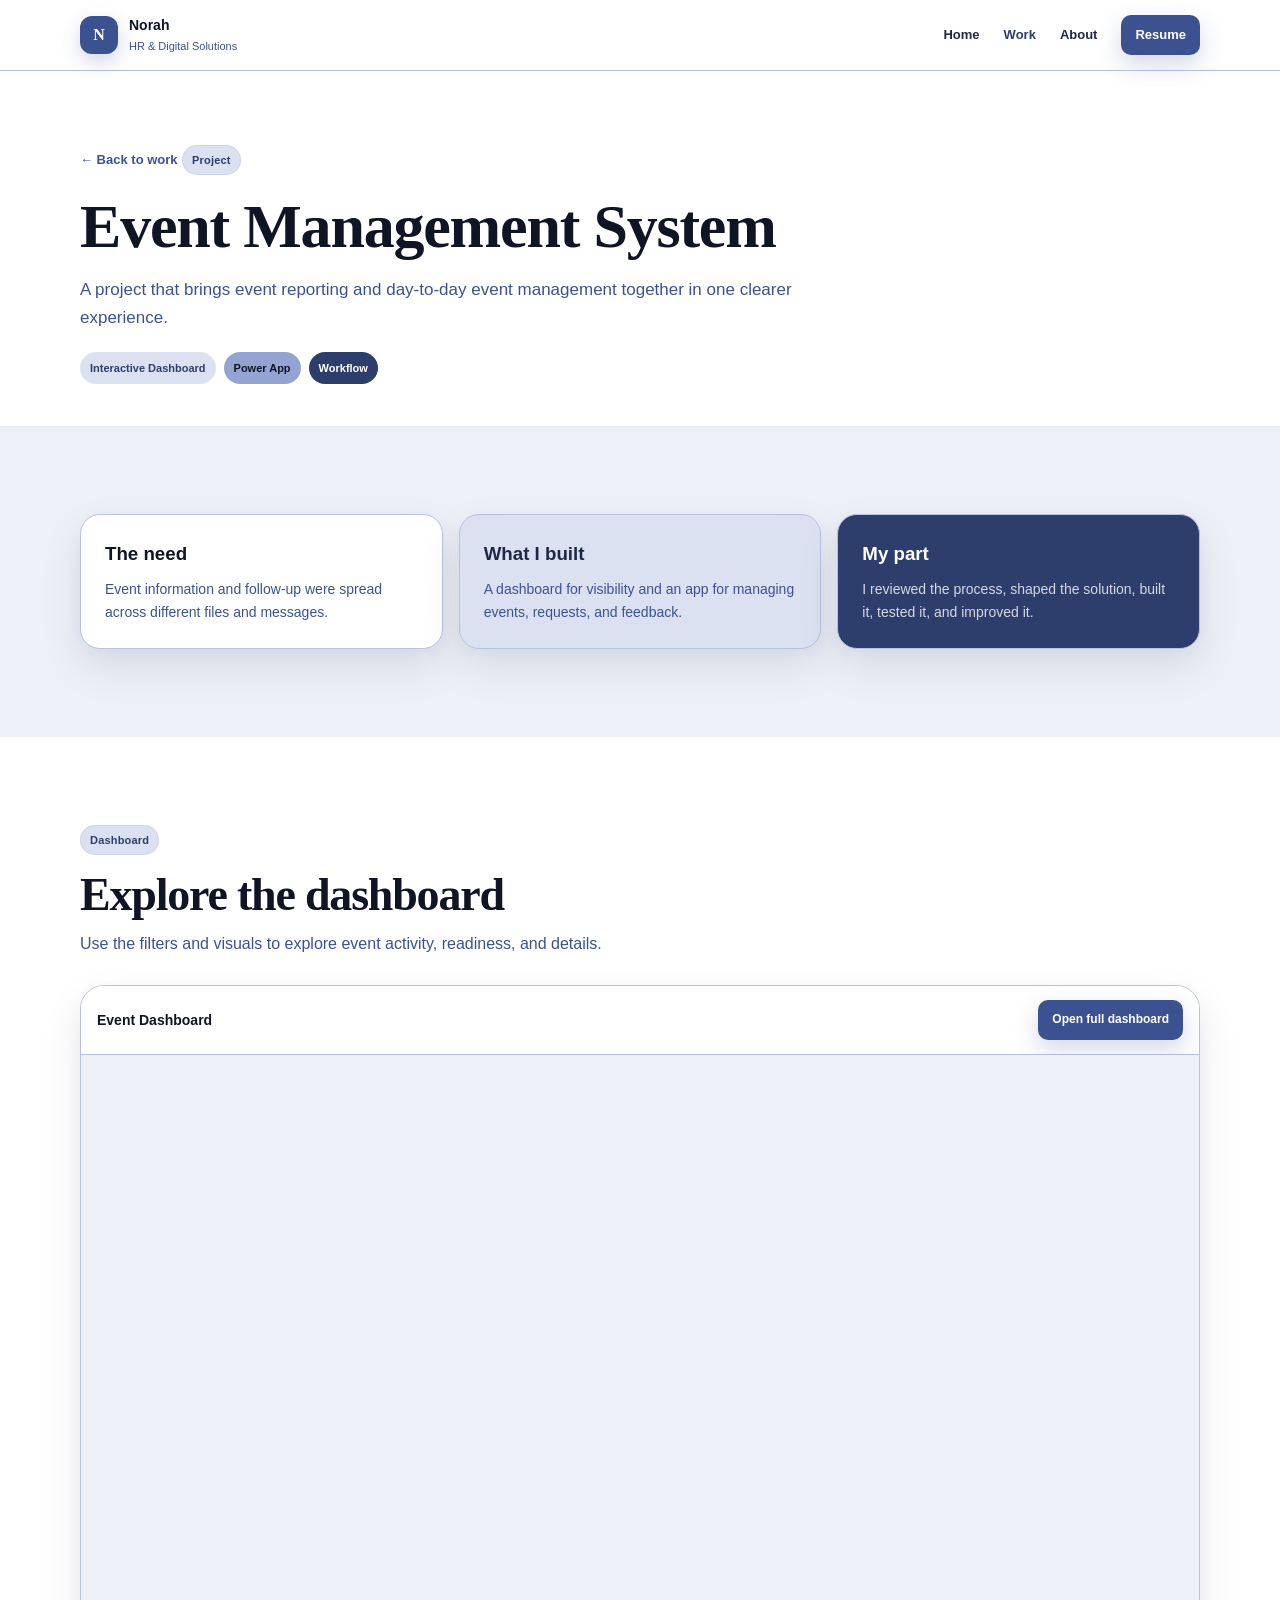
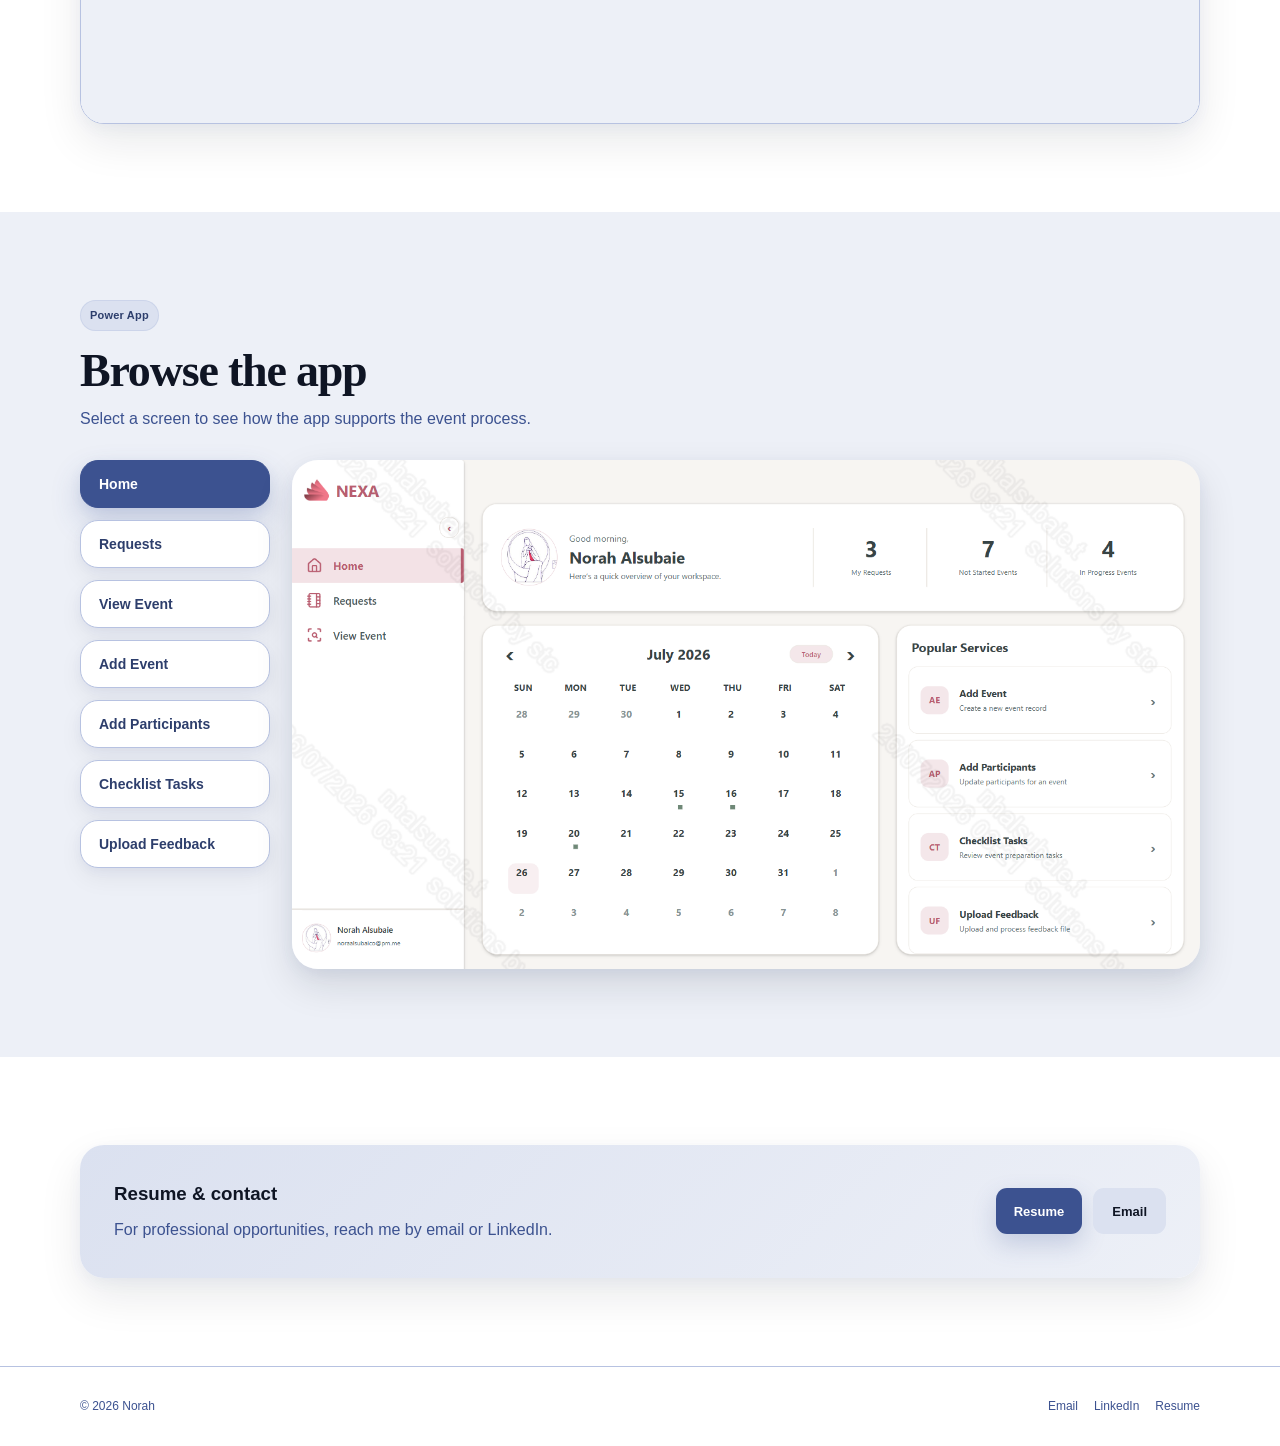
==== project-event.html @ b54b8114 "Add files via upload" ====
<!DOCTYPE html>
<html lang="en">
<head>
<meta charset="UTF-8">
<meta name="viewport" content="width=device-width, initial-scale=1.0">
<meta name="description" content="Event Management System project by Norah.">
<title>Event Management System | Norah</title>
<style>
:root {
  --white: #FFFFFF;
  --ink: #374345;
  --muted: #667477;
  --pink: #C87E8D;
  --pink-soft: #E2BCC4;
  --sage: #7F9987;
  --sage-soft: #C6D7C9;
  --stone: #E9E5DF;
  --line: #CAC4BC;
  --shadow: 0 16px 42px rgba(55, 67, 69, 0.12);
  --page: 1120px;
}
* { box-sizing: border-box; margin: 0; padding: 0; }
html { scroll-behavior: smooth; }
body {
  color: var(--ink);
  background: var(--white);
  font-family: Inter, "Segoe UI", Arial, sans-serif;
  line-height: 1.65;
  -webkit-font-smoothing: antialiased;
}
a { color: inherit; text-decoration: none; }
button { font: inherit; }
img { display: block; max-width: 100%; }
.shell { width: min(var(--page), calc(100% - 32px)); margin: 0 auto; }
.nav {
  position: sticky; top: 0; z-index: 50;
  background: rgba(255,255,255,.94);
  border-bottom: 1px solid var(--line);
  backdrop-filter: blur(14px);
}
.nav-inner {
  min-height: 70px; display: flex; align-items: center;
  justify-content: space-between; gap: 24px;
}
.brand { display: flex; align-items: center; gap: 11px; }
.brand-mark {
  display: grid; width: 38px; height: 38px; place-items: center;
  border-radius: 12px; background: var(--pink-soft);
  color: var(--ink); font-family: Georgia, serif; font-weight: 700;
}
.brand-copy strong { display:block; font-size: 14px; }
.brand-copy span { display:block; font-size: 11px; color: var(--muted); }
.nav-links { display:flex; align-items:center; gap:24px; font-size:13px; font-weight:700; }
.nav-links a:hover, .nav-links a.active { color: #1f292b; }
.resume-link {
  display:inline-flex; min-height:40px; align-items:center; padding:0 14px;
  border-radius:10px; background:var(--ink); color:white !important;
}
.menu-button {
  display:none; width:42px; height:42px; border:1px solid var(--line);
  border-radius:11px; background:white; color:var(--ink);
}
.section { padding: 88px 0; }
.section-soft { background: var(--stone); }
.kicker {
  display:inline-flex; margin-bottom:14px; padding:6px 10px;
  border-radius:999px; background:var(--sage-soft);
  font-size:11px; font-weight:800; letter-spacing:.2px;
}
h1,h2 {
  font-family: Georgia, "Times New Roman", serif;
  font-weight:600; line-height:1.12; letter-spacing:-1.2px;
}
h1 { font-size: clamp(40px, 5vw, 62px); }
h2 { font-size: clamp(32px, 4vw, 46px); }
.lead { color:var(--muted); font-size:17px; }
.button-row { display:flex; flex-wrap:wrap; gap:11px; }
.button {
  display:inline-flex; min-height:46px; align-items:center; justify-content:center;
  padding:0 18px; border-radius:11px; border:1px solid transparent;
  font-size:13px; font-weight:800; transition:.2s ease;
}
.button:hover { transform: translateY(-2px); }
.button-primary { background:var(--ink); color:white; }
.button-secondary { border-color:var(--line); background:white; }
.button-pink { background:var(--pink-soft); color:var(--ink); }
.card {
  border:1px solid var(--line); border-radius:22px;
  background:white; box-shadow:var(--shadow);
}
.footer {
  padding:30px 0; border-top:1px solid var(--line);
  color:var(--muted); font-size:12px;
}
.footer-inner { display:flex; justify-content:space-between; gap:18px; flex-wrap:wrap; }
.footer-links { display:flex; gap:16px; flex-wrap:wrap; }

@media (max-width: 760px) {
  .nav-links {
    position:fixed; top:80px; right:12px; left:12px;
    display:none; padding:16px; border:1px solid var(--line);
    border-radius:16px; background:white; box-shadow:var(--shadow);
  }
  .nav-links.open { display:grid; gap:8px; }
  .nav-links a { padding:10px 6px; }
  .menu-button { display:grid; place-items:center; }
  .section { padding:68px 0; }
  .brand-copy span { display:none; }
}

.project-head { padding:74px 0 42px; }
.back-link { display:inline-flex; margin-bottom:22px; color:var(--muted); font-size:13px; font-weight:700; }
.project-head h1 { max-width:820px; margin-bottom:14px; }
.project-head p { max-width:760px; color:var(--muted); font-size:17px; }
.project-tags { display:flex; flex-wrap:wrap; gap:8px; margin-top:20px; }
.project-tags span { padding:7px 10px; border-radius:999px; background:var(--stone); font-size:11px; font-weight:700; }
.story-grid { display:grid; grid-template-columns:repeat(3,1fr); gap:16px; }
.story-card { padding:24px; border:1px solid var(--line); border-radius:20px; background:white; }
.story-card:nth-child(2){background:var(--pink-soft)}
.story-card:nth-child(3){background:var(--sage-soft)}
.story-card h3 { margin-bottom:8px; }
.story-card p { color:var(--muted); font-size:14px; }
.work-section-head { max-width:720px; margin-bottom:28px; }
.work-section-head h2 { margin-bottom:10px; }
.work-section-head p { color:var(--muted); }
.dashboard-wrap {
  overflow:hidden; border:1px solid var(--line); border-radius:24px;
  background:white; box-shadow:var(--shadow);
}
.dashboard-toolbar {
  display:flex; align-items:center; justify-content:space-between;
  gap:16px; padding:14px 16px; border-bottom:1px solid var(--line);
}
.dashboard-toolbar strong { font-size:14px; }
.open-dashboard {
  display:inline-flex; min-height:40px; align-items:center; padding:0 14px;
  border-radius:10px; background:var(--ink); color:white;
  font-size:12px; font-weight:800;
}
.dashboard-frame {
  width:100%; height:min(76vh,820px); min-height:620px;
  border:0; background:var(--stone);
}
.app-viewer {
  display:grid; grid-template-columns:210px minmax(0,1fr);
  gap:18px; align-items:start;
}
.app-tabs { display:grid; gap:8px; }
.app-tab {
  width:100%; min-height:46px; padding:0 14px; text-align:left;
  border:1px solid var(--line); border-radius:11px;
  background:white; color:var(--ink); font-size:13px; font-weight:800;
  cursor:pointer;
}
.app-tab.active { background:var(--pink-soft); border-color:var(--pink); }
.app-screen {
  overflow:hidden; border:1px solid var(--line); border-radius:24px;
  background:white; box-shadow:var(--shadow);
}
.app-screen img { width:100%; aspect-ratio:16/10; object-fit:contain; background:var(--stone); }
.contact-strip {
  display:flex; align-items:center; justify-content:space-between; gap:28px;
  padding:34px; border-radius:24px; background:var(--sage-soft);
}
.contact-strip p { margin-top:7px; color:var(--muted); }
@media(max-width:850px){
  .story-grid{grid-template-columns:1fr}
  .app-viewer{grid-template-columns:1fr}
  .app-tabs{display:flex;overflow-x:auto;padding-bottom:6px}
  .app-tab{flex:0 0 auto;width:auto;white-space:nowrap}
  .dashboard-frame{min-height:500px;height:68vh}
}
@media(max-width:620px){
  .dashboard-toolbar{align-items:flex-start;flex-direction:column}
  .open-dashboard{width:100%;justify-content:center}
  .dashboard-frame{min-height:420px;height:60vh}
  .contact-strip{align-items:flex-start;flex-direction:column}
}

/* App image frame: same colors and layout, softer modern depth */
.app-screen {
  position: relative;
  overflow: hidden;
  padding: 16px;
  border: 1px solid var(--line);
  border-radius: 34px;
  background: rgba(255, 255, 255, 0.78);
  box-shadow:
    0 34px 80px rgba(55, 67, 69, 0.16),
    0 14px 32px rgba(55, 67, 69, 0.10),
    inset 0 1px 0 rgba(255, 255, 255, 0.88);
}

.app-screen::before {
  position: absolute;
  inset: 0;
  pointer-events: none;
  border-radius: inherit;
  box-shadow:
    inset 0 0 0 1px rgba(255, 255, 255, 0.58),
    inset 0 -18px 35px rgba(55, 67, 69, 0.025);
  content: "";
  z-index: 2;
}

.app-screen img {
  position: relative;
  z-index: 1;
  display: block;
  width: 100%;
  height: auto;
  aspect-ratio: auto;
  object-fit: contain;
  border-radius: 24px;
  background: var(--stone);
  box-shadow:
    0 8px 22px rgba(55, 67, 69, 0.09),
    0 2px 6px rgba(55, 67, 69, 0.05);
}

@media (max-width: 620px) {
  .app-screen {
    padding: 9px;
    border-radius: 24px;
    box-shadow:
      0 22px 52px rgba(55, 67, 69, 0.14),
      0 8px 20px rgba(55, 67, 69, 0.08);
  }

  .app-screen img {
    border-radius: 17px;
  }
}


/* Final image treatment: no outer box, only a soft image shadow */
.app-screen {
  position: relative;
  overflow: visible;
  padding: 0;
  border: 0;
  border-radius: 0;
  background: transparent;
  box-shadow: none;
}

.app-screen::before,
.app-screen::after {
  display: none;
  content: none;
}

.app-screen img {
  display: block;
  width: 100%;
  height: auto;
  aspect-ratio: auto;
  object-fit: contain;
  border-radius: 26px;
  background: transparent;
  box-shadow:
    0 14px 34px rgba(55, 67, 69, 0.10),
    0 3px 10px rgba(55, 67, 69, 0.05);
  transform: none;
}

.app-screen:hover,
.app-screen:hover img {
  transform: none;
  box-shadow:
    0 14px 34px rgba(55, 67, 69, 0.10),
    0 3px 10px rgba(55, 67, 69, 0.05);
}

@media (max-width: 620px) {
  .app-screen img {
    border-radius: 18px;
    box-shadow:
      0 10px 24px rgba(55, 67, 69, 0.09),
      0 2px 7px rgba(55, 67, 69, 0.04);
  }
}


/* Modern app buttons */
.app-viewer {
  grid-template-columns: 190px minmax(0, 1fr);
  gap: 22px;
}

.app-tabs {
  gap: 12px;
  align-content: start;
}

.app-tab {
  position: relative;
  width: 100%;
  min-height: 0;
  padding: 14px 16px 14px 18px;
  border: 0 !important;
  border-radius: 18px;
  background: rgba(255, 255, 255, 0.92);
  color: var(--iron-grey);
  font-size: 14px;
  font-weight: 700;
  line-height: 1.2;
  box-shadow:
    0 10px 24px rgba(55, 67, 69, 0.06),
    inset 0 1px 0 rgba(255,255,255,.75);
  transition:
    transform .18s ease,
    box-shadow .18s ease,
    background .18s ease,
    color .18s ease;
}

.app-tab::before {
  content: "";
  position: absolute;
  left: 12px;
  top: 50%;
  width: 7px;
  height: 7px;
  border-radius: 50%;
  background: rgba(200, 126, 141, 0.35);
  transform: translateY(-50%);
  transition: transform .18s ease, background .18s ease;
}

.app-tab:hover {
  transform: translateY(-2px);
  box-shadow:
    0 14px 26px rgba(55, 67, 69, 0.09),
    inset 0 1px 0 rgba(255,255,255,.8);
}

.app-tab.active {
  background: linear-gradient(180deg, rgba(226,188,196,.95), rgba(221,184,192,.95));
  color: #374345;
  box-shadow:
    0 14px 30px rgba(55, 67, 69, 0.10),
    inset 0 1px 0 rgba(255,255,255,.55);
}

.app-tab.active::before {
  background: #b86b7b;
  transform: translateY(-50%) scale(1.2);
}

@media (max-width: 850px) {
  .app-viewer {
    grid-template-columns: 1fr;
    gap: 16px;
  }

  .app-tabs {
    display: flex;
    overflow-x: auto;
    padding: 2px 2px 8px;
    gap: 10px;
  }

  .app-tab {
    flex: 0 0 auto;
    width: auto;
    white-space: nowrap;
    padding: 13px 18px 13px 24px;
    border-radius: 999px;
  }

  .app-tab::before {
    left: 12px;
  }
}


/* Final app button cleanup */
.app-tabs {
  display: grid;
  grid-template-columns: 1fr;
  gap: 12px;
}

.app-tab {
  width: 190px;
  height: 48px;
  min-height: 48px;
  padding: 0 18px;
  display: flex;
  align-items: center;
  justify-content: flex-start;
}

.app-tab::before,
.app-tab::after {
  display: none !important;
  content: none !important;
}

@media (max-width: 850px) {
  .app-tabs {
    display: flex;
    gap: 10px;
  }

  .app-tab {
    flex: 0 0 190px;
    width: 190px;
    height: 48px;
    min-height: 48px;
    padding: 0 18px;
    border-radius: 18px;
  }
}


/* Responsive Power BI embed based on the selected 1024 × 612 size */
.dashboard-embed {
  position: relative;
  width: 100%;
  aspect-ratio: 1024 / 612;
  overflow: hidden;
  background: var(--stone);
}

.dashboard-frame {
  position: absolute;
  inset: 0;
  display: block;
  width: 100% !important;
  height: 100% !important;
  min-height: 0 !important;
  border: 0;
  background: var(--stone);
}

@media (max-width: 620px) {
  .dashboard-embed {
    aspect-ratio: 1024 / 612;
  }
}


/* Space Indigo palette
   50–100: page and soft surfaces
   200–300: borders and subtle decoration
   400–500: secondary accents
   600–700: supporting text and hover states
   800–950: headings, primary buttons, and strong sections
*/
:root {
  --space-indigo-50: #f0f0f4;
  --space-indigo-100: #e1e1ea;
  --space-indigo-200: #c3c3d5;
  --space-indigo-300: #a5a5c0;
  --space-indigo-400: #8888aa;
  --space-indigo-500: #6a6a95;
  --space-indigo-600: #555577;
  --space-indigo-700: #3f3f5a;
  --space-indigo-800: #2a2a3c;
  --space-indigo-900: #15151e;
  --space-indigo-950: #0f0f15;

  --white: #ffffff;
  --ink: var(--space-indigo-900);
  --muted: var(--space-indigo-600);
  --pink: var(--space-indigo-500);
  --pink-soft: var(--space-indigo-100);
  --sage: var(--space-indigo-400);
  --sage-soft: var(--space-indigo-50);
  --stone: var(--space-indigo-50);
  --line: var(--space-indigo-200);
  --shadow:
    0 18px 46px rgba(15, 15, 21, 0.10),
    0 4px 14px rgba(63, 63, 90, 0.05);
}

body {
  background: #ffffff;
  color: var(--space-indigo-900);
}

.nav {
  background: rgba(255, 255, 255, 0.95);
  border-bottom-color: var(--space-indigo-200);
}

.brand-mark {
  background: var(--space-indigo-100);
  color: var(--space-indigo-900);
  box-shadow: inset 0 0 0 1px rgba(63, 63, 90, 0.06);
}

.brand-copy strong,
h1,
h2,
h3 {
  color: var(--space-indigo-900);
}

.brand-copy span,
.lead,
.page-head p,
.project-head p,
.project-copy p,
.about-mini p,
.work-card p,
.work-section-head p,
.story-card p,
.contact-card p,
.contact-strip p {
  color: var(--space-indigo-600);
}

.nav-links a:hover,
.nav-links a.active,
.back-link:hover,
.footer-links a:hover {
  color: var(--space-indigo-500);
}

.resume-link,
.button-primary,
.open-dashboard {
  background: var(--space-indigo-800);
  color: #ffffff !important;
  box-shadow: 0 10px 24px rgba(42, 42, 60, 0.16);
}

.resume-link:hover,
.button-primary:hover,
.open-dashboard:hover {
  background: var(--space-indigo-950);
}

.button-secondary {
  border-color: var(--space-indigo-200);
  background: #ffffff;
  color: var(--space-indigo-800);
}

.button-secondary:hover {
  border-color: var(--space-indigo-400);
  background: var(--space-indigo-50);
}

.button-pink {
  background: var(--space-indigo-100);
  color: var(--space-indigo-800);
}

.kicker {
  background: var(--space-indigo-100);
  color: var(--space-indigo-700);
  box-shadow: inset 0 0 0 1px rgba(63, 63, 90, 0.06);
}

.section-soft {
  background: var(--space-indigo-50);
}

.personal-note {
  background:
    radial-gradient(circle at 86% 14%, rgba(136, 136, 170, 0.25), transparent 32%),
    linear-gradient(145deg, #ffffff 0%, var(--space-indigo-50) 100%);
}

.personal-note::before {
  background: var(--space-indigo-200);
}

.personal-note::after {
  background: var(--space-indigo-100);
}

.note-card,
.work-card,
.story-card,
.dashboard-wrap,
.app-tab,
.contact-card,
.contact-strip,
.card {
  border-color: var(--space-indigo-200);
}

.note-card {
  background: var(--space-indigo-800);
  border-color: transparent;
  box-shadow:
    0 24px 54px rgba(15, 15, 21, 0.18),
    0 6px 18px rgba(63, 63, 90, 0.10);
}

.note-card small,
.note-card h3,
.note-card p {
  color: #ffffff;
}

.note-card small,
.note-card p {
  opacity: 0.76;
}

.note-tags span {
  background: rgba(225, 225, 234, 0.13);
  color: var(--space-indigo-100);
}

.note-tags span:nth-child(2) {
  background: rgba(165, 165, 192, 0.17);
  color: #ffffff;
}

.note-tags span:nth-child(3) {
  background: rgba(106, 106, 149, 0.30);
  color: #ffffff;
}

.project-art,
.work-preview {
  background:
    radial-gradient(circle at 88% 12%, rgba(106, 106, 149, 0.20), transparent 34%),
    linear-gradient(145deg, var(--space-indigo-50), var(--space-indigo-100));
}

.project-side,
.preview-side {
  background: var(--space-indigo-800);
}

.project-box:nth-child(1),
.preview-box:nth-child(1) {
  background: var(--space-indigo-300);
}

.project-box:nth-child(2),
.preview-box:nth-child(2) {
  background: var(--space-indigo-400);
}

.project-box:nth-child(3),
.preview-box:nth-child(3) {
  background: var(--space-indigo-600);
}

.project-large,
.preview-large {
  background:
    linear-gradient(135deg, var(--space-indigo-100), var(--space-indigo-300));
}

.work-meta span,
.project-tags span {
  background: var(--space-indigo-100);
  color: var(--space-indigo-700);
}

.work-meta span:nth-child(2),
.project-tags span:nth-child(2) {
  background: var(--space-indigo-200);
  color: var(--space-indigo-800);
}

.work-meta span:nth-child(3),
.project-tags span:nth-child(3) {
  background: var(--space-indigo-700);
  color: #ffffff;
}

.story-card:nth-child(1) {
  background: #ffffff;
}

.story-card:nth-child(2) {
  background: var(--space-indigo-100);
}

.story-card:nth-child(3) {
  background: var(--space-indigo-700);
}

.story-card:nth-child(3) h3,
.story-card:nth-child(3) p {
  color: #ffffff;
}

.story-card:nth-child(3) p {
  opacity: 0.76;
}

.dashboard-toolbar {
  background: #ffffff;
}

.dashboard-embed,
.dashboard-frame {
  background: var(--space-indigo-50);
}

.app-tab {
  background: #ffffff;
  color: var(--space-indigo-800);
  box-shadow:
    0 10px 24px rgba(42, 42, 60, 0.07),
    0 3px 9px rgba(106, 106, 149, 0.05);
}

.app-tab:hover {
  background: var(--space-indigo-100);
  color: var(--space-indigo-900);
  box-shadow:
    0 14px 28px rgba(42, 42, 60, 0.10),
    0 4px 10px rgba(106, 106, 149, 0.06);
}

.app-tab.active {
  background: var(--space-indigo-800);
  color: #ffffff;
  box-shadow:
    0 14px 30px rgba(15, 15, 21, 0.18),
    0 4px 12px rgba(106, 106, 149, 0.08);
}

.app-screen img,
.project-cover,
.work-cover {
  box-shadow:
    0 16px 38px rgba(15, 15, 21, 0.10),
    0 4px 12px rgba(106, 106, 149, 0.06);
}

.contact-card,
.contact-strip {
  background:
    linear-gradient(135deg, var(--space-indigo-100), var(--space-indigo-50));
}

.contact-card::before,
.contact-strip::before {
  background: var(--space-indigo-600);
}

.footer {
  border-top-color: var(--space-indigo-200);
}

.menu-button {
  border-color: var(--space-indigo-200);
  background: var(--space-indigo-50);
  color: var(--space-indigo-800);
}


/* Twilight Indigo theme — full scale usage */
:root {
  --twilight-indigo-50: #EDF0F7;
  --twilight-indigo-100: #DBE1F0;
  --twilight-indigo-200: #B7C2E1;
  --twilight-indigo-300: #93A4D2;
  --twilight-indigo-400: #6F85C3;
  --twilight-indigo-500: #4B67B4;
  --twilight-indigo-600: #3C5290;
  --twilight-indigo-700: #2D3E6C;
  --twilight-indigo-800: #1E2948;
  --twilight-indigo-900: #0F1524;
  --twilight-indigo-950: #0B0E19;

  --white: #FFFFFF;
  --ink: var(--twilight-indigo-900);
  --muted: var(--twilight-indigo-600);
  --pink: var(--twilight-indigo-500);
  --pink-soft: var(--twilight-indigo-100);
  --sage: var(--twilight-indigo-400);
  --sage-soft: var(--twilight-indigo-50);
  --stone: var(--twilight-indigo-50);
  --line: var(--twilight-indigo-200);
  --shadow:
    0 18px 46px rgba(15, 21, 36, 0.12),
    0 5px 16px rgba(75, 103, 180, 0.08);
}

body {
  background: #FFFFFF;
  color: var(--twilight-indigo-900);
}

.nav {
  background: rgba(255, 255, 255, 0.96);
  border-bottom-color: var(--twilight-indigo-200);
}

.brand-mark {
  background: var(--twilight-indigo-600);
  color: #FFFFFF;
  box-shadow: 0 8px 20px rgba(60, 82, 144, 0.22);
}

.brand-copy strong,
h1,
h2,
h3 {
  color: var(--twilight-indigo-900);
}

.brand-copy span,
.lead,
.page-head p,
.project-head p,
.project-copy p,
.about-mini p,
.work-card p,
.work-section-head p,
.story-card p,
.contact-card p,
.contact-strip p {
  color: var(--twilight-indigo-600);
}

.nav-links a {
  color: var(--twilight-indigo-800);
}

.nav-links a:hover {
  color: var(--twilight-indigo-500);
}

.nav-links a.active {
  color: var(--twilight-indigo-700);
}

.resume-link,
.button-primary,
.open-dashboard {
  background: var(--twilight-indigo-600);
  color: #FFFFFF !important;
  border: 0;
  box-shadow: 0 10px 24px rgba(60, 82, 144, 0.22);
}

.resume-link:hover,
.button-primary:hover,
.open-dashboard:hover {
  background: var(--twilight-indigo-700);
  box-shadow: 0 13px 28px rgba(45, 62, 108, 0.24);
}

.resume-link:active,
.button-primary:active,
.open-dashboard:active {
  background: var(--twilight-indigo-800);
  transform: translateY(1px);
}

.resume-link[disabled],
.button-primary[disabled],
.open-dashboard[disabled],
.resume-link.disabled,
.button-primary.disabled,
.open-dashboard.disabled {
  background: var(--twilight-indigo-300);
  color: #FFFFFF !important;
  box-shadow: none;
  pointer-events: none;
}

.button-secondary {
  background: var(--twilight-indigo-100);
  color: var(--twilight-indigo-900);
  border-color: transparent;
}

.button-secondary:hover {
  background: var(--twilight-indigo-200);
  color: var(--twilight-indigo-900);
}

.button-secondary:active {
  background: var(--twilight-indigo-300);
}

.button-secondary[disabled],
.button-secondary.disabled {
  background: var(--twilight-indigo-200);
  color: #FFFFFF;
  pointer-events: none;
}

.button-tertiary {
  background: transparent;
  color: var(--twilight-indigo-600);
  border: 1px solid var(--twilight-indigo-500);
}

.button-tertiary:hover {
  background: var(--twilight-indigo-50);
  color: var(--twilight-indigo-700);
  border-color: var(--twilight-indigo-600);
}

.button-tertiary:active {
  background: var(--twilight-indigo-100);
  color: var(--twilight-indigo-800);
  border-color: var(--twilight-indigo-700);
}

.button-tertiary[disabled],
.button-tertiary.disabled {
  color: var(--twilight-indigo-300);
  border-color: var(--twilight-indigo-200);
  pointer-events: none;
}

.kicker {
  background: var(--twilight-indigo-100);
  color: var(--twilight-indigo-700);
  box-shadow: inset 0 0 0 1px rgba(75, 103, 180, 0.10);
}

.section-soft {
  background: var(--twilight-indigo-50);
}

.personal-note {
  background:
    radial-gradient(circle at 88% 10%, rgba(75, 103, 180, 0.22), transparent 35%),
    linear-gradient(145deg, #FFFFFF 0%, var(--twilight-indigo-50) 100%);
}

.personal-note::before {
  background: var(--twilight-indigo-400);
  opacity: 0.18;
}

.personal-note::after {
  background: var(--twilight-indigo-200);
  opacity: 0.72;
}

.note-card {
  background:
    linear-gradient(145deg, var(--twilight-indigo-800), var(--twilight-indigo-950));
  border: 0;
  box-shadow:
    0 24px 54px rgba(11, 14, 25, 0.24),
    0 7px 20px rgba(75, 103, 180, 0.13);
}

.note-card small {
  color: var(--twilight-indigo-300);
}

.note-card h3 {
  color: #FFFFFF;
}

.note-card p {
  color: var(--twilight-indigo-100);
}

.note-tags span {
  background: rgba(219, 225, 240, 0.12);
  color: var(--twilight-indigo-100);
}

.note-tags span:nth-child(2) {
  background: rgba(111, 133, 195, 0.24);
  color: #FFFFFF;
}

.note-tags span:nth-child(3) {
  background: rgba(75, 103, 180, 0.34);
  color: #FFFFFF;
}

.project-art,
.work-preview {
  background:
    radial-gradient(circle at 90% 12%, rgba(75, 103, 180, 0.28), transparent 32%),
    linear-gradient(145deg, var(--twilight-indigo-50), var(--twilight-indigo-100));
}

.project-side,
.preview-side {
  background: var(--twilight-indigo-800);
}

.project-box:nth-child(1),
.preview-box:nth-child(1) {
  background: var(--twilight-indigo-300);
}

.project-box:nth-child(2),
.preview-box:nth-child(2) {
  background: var(--twilight-indigo-500);
}

.project-box:nth-child(3),
.preview-box:nth-child(3) {
  background: var(--twilight-indigo-700);
}

.project-large,
.preview-large {
  background:
    linear-gradient(135deg, var(--twilight-indigo-200), var(--twilight-indigo-500));
}

.work-meta span,
.project-tags span {
  background: var(--twilight-indigo-100);
  color: var(--twilight-indigo-700);
}

.work-meta span:nth-child(2),
.project-tags span:nth-child(2) {
  background: var(--twilight-indigo-300);
  color: var(--twilight-indigo-900);
}

.work-meta span:nth-child(3),
.project-tags span:nth-child(3) {
  background: var(--twilight-indigo-700);
  color: #FFFFFF;
}

.work-card,
.story-card,
.dashboard-wrap,
.contact-card,
.contact-strip {
  border-color: var(--twilight-indigo-200);
  box-shadow:
    0 18px 44px rgba(15, 21, 36, 0.09),
    0 5px 14px rgba(75, 103, 180, 0.05);
}

.story-card:nth-child(1) {
  background: #FFFFFF;
}

.story-card:nth-child(2) {
  background: var(--twilight-indigo-100);
}

.story-card:nth-child(2) h3 {
  color: var(--twilight-indigo-800);
}

.story-card:nth-child(3) {
  background: var(--twilight-indigo-700);
}

.story-card:nth-child(3) h3,
.story-card:nth-child(3) p {
  color: #FFFFFF;
}

.story-card:nth-child(3) p {
  opacity: 0.80;
}

.dashboard-toolbar {
  background: #FFFFFF;
}

.dashboard-embed,
.dashboard-frame {
  background: var(--twilight-indigo-50);
}

.app-tab {
  background: #FFFFFF;
  color: var(--twilight-indigo-700);
  border: 1px solid var(--twilight-indigo-200) !important;
  box-shadow:
    0 10px 24px rgba(15, 21, 36, 0.06),
    0 3px 10px rgba(75, 103, 180, 0.05);
}

.app-tab:hover {
  background: var(--twilight-indigo-100);
  color: var(--twilight-indigo-800);
  border-color: var(--twilight-indigo-300) !important;
}

.app-tab.active {
  background: var(--twilight-indigo-600);
  color: #FFFFFF;
  border-color: var(--twilight-indigo-600) !important;
  box-shadow:
    0 14px 30px rgba(60, 82, 144, 0.22),
    0 4px 12px rgba(75, 103, 180, 0.08);
}

.app-tab:active {
  background: var(--twilight-indigo-800);
}

.app-screen img,
.project-cover,
.work-cover {
  box-shadow:
    0 16px 38px rgba(15, 21, 36, 0.12),
    0 5px 14px rgba(75, 103, 180, 0.07);
}

.contact-card,
.contact-strip {
  background:
    linear-gradient(135deg, var(--twilight-indigo-100), var(--twilight-indigo-50));
}

.contact-card::before,
.contact-strip::before {
  background: var(--twilight-indigo-500);
}

.back-link,
.footer-links a {
  color: var(--twilight-indigo-600);
}

.back-link:hover,
.footer-links a:hover {
  color: var(--twilight-indigo-500);
}

.footer {
  border-top-color: var(--twilight-indigo-200);
}

.menu-button {
  background: var(--twilight-indigo-100);
  color: var(--twilight-indigo-800);
  border-color: var(--twilight-indigo-200);
}

.menu-button:hover {
  background: var(--twilight-indigo-200);
}

</style>
</head>
<body>

<nav class="nav">
  <div class="shell nav-inner">
    <a class="brand" href="index.html">
      <span class="brand-mark">N</span>
      <span class="brand-copy">
        <strong>Norah</strong>
        <span>HR & Digital Solutions</span>
      </span>
    </a>
    <div class="nav-links" id="navLinks">
      <a class="" href="index.html">Home</a>
      <a class="active" href="work.html">Work</a>
      <a href="index.html#about">About</a>
      <a class="resume-link" href="assets/Norah_Resume.pdf" target="_blank">Resume</a>
    </div>
    <button class="menu-button" id="menuButton" aria-label="Open menu">☰</button>
  </div>
</nav>

<main>
  <header class="shell project-head">
    <a class="back-link" href="work.html">← Back to work</a>
    <span class="kicker">Project</span>
    <h1>Event Management System</h1>
    <p>
      A project that brings event reporting and day-to-day event management together
      in one clearer experience.
    </p>
    <div class="project-tags">
      <span>Interactive Dashboard</span>
      <span>Power App</span>
      <span>Workflow</span>
    </div>
  </header>

  <section class="section section-soft">
    <div class="shell story-grid">
      <article class="story-card">
        <h3>The need</h3>
        <p>Event information and follow-up were spread across different files and messages.</p>
      </article>
      <article class="story-card">
        <h3>What I built</h3>
        <p>A dashboard for visibility and an app for managing events, requests, and feedback.</p>
      </article>
      <article class="story-card">
        <h3>My part</h3>
        <p>I reviewed the process, shaped the solution, built it, tested it, and improved it.</p>
      </article>
    </div>
  </section>

  <section class="section">
    <div class="shell">
      <div class="work-section-head">
        <span class="kicker">Dashboard</span>
        <h2>Explore the dashboard</h2>
        <p>Use the filters and visuals to explore event activity, readiness, and details.</p>
      </div>

      <div class="dashboard-wrap">
        <div class="dashboard-toolbar">
          <strong>Event Dashboard</strong>
          <a class="open-dashboard" id="openDashboard" target="_blank" rel="noopener">Open full dashboard</a>
        </div>
        <div class="dashboard-embed">
          <iframe
            class="dashboard-frame"
            id="powerBiFrame"
            title="Events"
            width="1024"
            height="612"
            src="https://app.fabric.microsoft.com/view?r=eyJrIjoiZjZhYWI2Y2MtMGVmNS00NDM0LWI1OTEtODYxMWRjMjMxNTM5IiwidCI6IjMyN2I1MjE2LTkwNTMtNDQ4Yi1iZDI2LWYxYWViZGEzN2Q4NiJ9"
            frameborder="0"
            allowfullscreen="true">
          </iframe>
        </div>
      </div>
    </div>
  </section>

  <section class="section section-soft">
    <div class="shell">
      <div class="work-section-head">
        <span class="kicker">Power App</span>
        <h2>Browse the app</h2>
        <p>Select a screen to see how the app supports the event process.</p>
      </div>

      <div class="app-viewer">
        <div class="app-tabs" id="appTabs"></div>
        <div class="app-screen">
          <img id="appImage" src="assets/app-home.png" alt="Home">
        </div>
      </div>
    </div>
  </section>

  <section class="section">
    <div class="shell contact-strip">
      <div>
        <h3>Resume & contact</h3>
        <p>For professional opportunities, reach me by email or LinkedIn.</p>
      </div>
      <div class="button-row">
        <a class="button button-primary" href="assets/Norah_Resume.pdf" target="_blank">Resume</a>
        <a class="button button-secondary" href="mailto:norahalsubaie@norah.my">Email</a>
      </div>
    </div>
  </section>
</main>

<footer class="footer">
  <div class="shell footer-inner">
    <span>© <span id="year"></span> Norah</span>
    <div class="footer-links">
      <a href="mailto:norahalsubaie@norah.my">Email</a>
      <a href="https://www.linkedin.com/in/your-linkedin" target="_blank">LinkedIn</a>
      <a href="assets/Norah_Resume.pdf" target="_blank">Resume</a>
    </div>
  </div>
</footer>


<script>
  const CONFIG = {
    powerBiUrl: "https://app.fabric.microsoft.com/view?r=eyJrIjoiZjZhYWI2Y2MtMGVmNS00NDM0LWI1OTEtODYxMWRjMjMxNTM5IiwidCI6IjMyN2I1MjE2LTkwNTMtNDQ4Yi1iZDI2LWYxYWViZGEzN2Q4NiJ9",
    appScreens: [
      { label: "Home", image: "assets/app-home.png" },
      { label: "Requests", image: "assets/app-requests.png" },
      { label: "View Event", image: "assets/app-view-event.png" },
      { label: "Add Event", image: "assets/app-add-event.png" },
      { label: "Add Participants", image: "assets/app-add-participants.png" },
      { label: "Checklist Tasks", image: "assets/app-checklist.png" },
      { label: "Upload Feedback", image: "assets/app-upload-feedback.png" }
    ]
  };

  document.getElementById("year").textContent = new Date().getFullYear();

  const menuButton = document.getElementById("menuButton");
  const navLinks = document.getElementById("navLinks");
  menuButton.addEventListener("click", () => navLinks.classList.toggle("open"));
  navLinks.querySelectorAll("a").forEach(a => a.addEventListener("click", () => navLinks.classList.remove("open")));

  const frame = document.getElementById("powerBiFrame");
  const openDashboard = document.getElementById("openDashboard");
  frame.src = CONFIG.powerBiUrl;
  openDashboard.href = CONFIG.powerBiUrl;

  const tabs = document.getElementById("appTabs");
  const image = document.getElementById("appImage");

  CONFIG.appScreens.forEach((screen, index) => {
    const button = document.createElement("button");
    button.type = "button";
    button.className = "app-tab" + (index === 0 ? " active" : "");
    button.textContent = screen.label;

    button.addEventListener("click", () => {
      tabs.querySelectorAll(".app-tab").forEach(btn => btn.classList.remove("active"));
      button.classList.add("active");
      image.src = screen.image;
      image.alt = screen.label;
    });

    tabs.appendChild(button);
  });
</script>

</body>
</html>
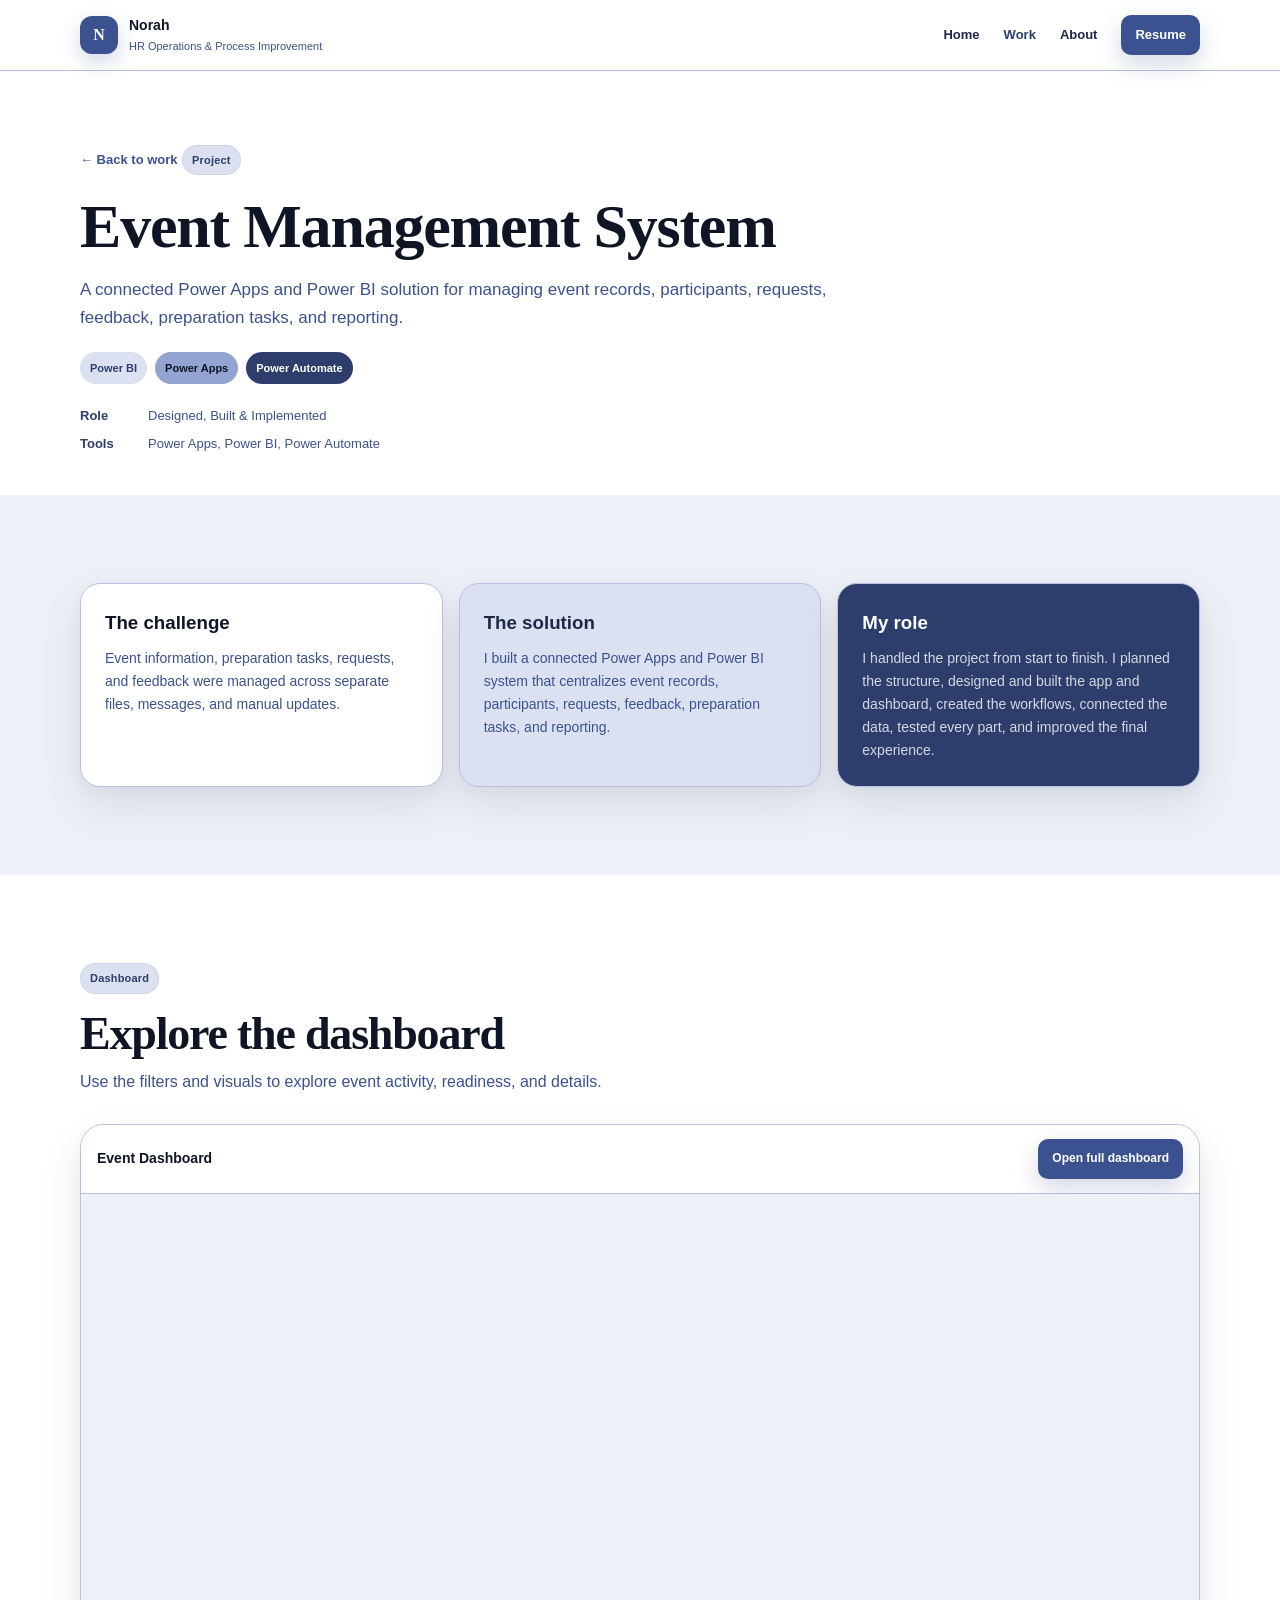
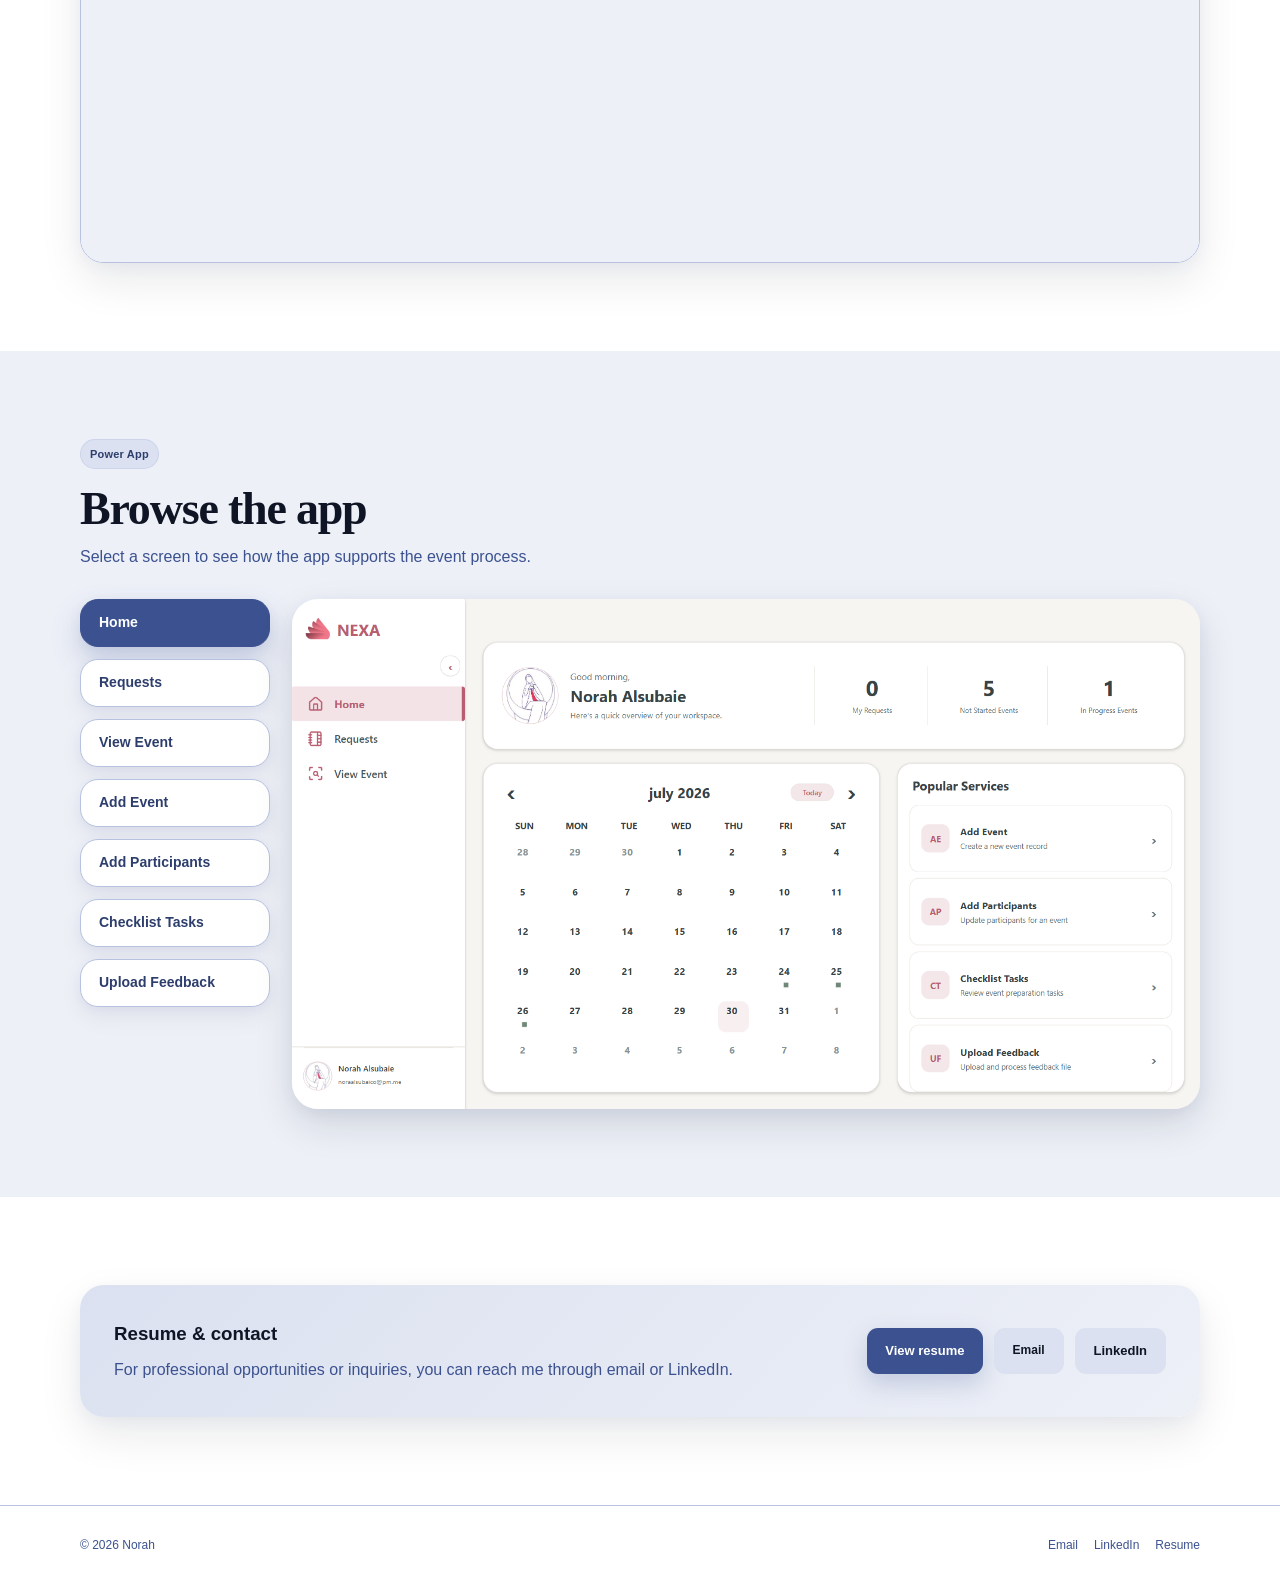
==== commit 133e5c11: "Add files via upload" ====
--- a/project-event.html
+++ b/project-event.html
@@ -1142,6 +1142,40 @@
   background: var(--twilight-indigo-200);
 }
 
+
+/* Project summary and contact refinements */
+.project-summary {
+  display: grid;
+  gap: 8px;
+  max-width: 720px;
+  margin-top: 22px;
+}
+
+.project-summary > div {
+  display: grid;
+  grid-template-columns: 58px minmax(0, 1fr);
+  gap: 10px;
+  align-items: start;
+  font-size: 13px;
+  line-height: 1.5;
+}
+
+.project-summary strong {
+  color: #2D3E6C;
+}
+
+.project-summary span {
+  color: var(--muted);
+}
+
+.contact-actions {
+  align-items: center;
+}
+
+.contact-email {
+  font-size: 12px;
+}
+
 </style>
 </head>
 <body>
@@ -1152,7 +1186,7 @@
       <span class="brand-mark">N</span>
       <span class="brand-copy">
         <strong>Norah</strong>
-        <span>HR & Digital Solutions</span>
+        <span>HR Operations & Process Improvement</span>
       </span>
     </a>
     <div class="nav-links" id="navLinks">
@@ -1171,29 +1205,33 @@
     <span class="kicker">Project</span>
     <h1>Event Management System</h1>
     <p>
-      A project that brings event reporting and day-to-day event management together
-      in one clearer experience.
+      A connected Power Apps and Power BI solution for managing event records,
+      participants, requests, feedback, preparation tasks, and reporting.
     </p>
     <div class="project-tags">
-      <span>Interactive Dashboard</span>
-      <span>Power App</span>
-      <span>Workflow</span>
+      <span>Power BI</span>
+      <span>Power Apps</span>
+      <span>Power Automate</span>
+    </div>
+    <div class="project-summary">
+      <div><strong>Role</strong><span>Designed, Built &amp; Implemented</span></div>
+      <div><strong>Tools</strong><span>Power Apps, Power BI, Power Automate</span></div>
     </div>
   </header>
 
   <section class="section section-soft">
     <div class="shell story-grid">
       <article class="story-card">
-        <h3>The need</h3>
-        <p>Event information and follow-up were spread across different files and messages.</p>
+        <h3>The challenge</h3>
+        <p>Event information, preparation tasks, requests, and feedback were managed across separate files, messages, and manual updates.</p>
       </article>
       <article class="story-card">
-        <h3>What I built</h3>
-        <p>A dashboard for visibility and an app for managing events, requests, and feedback.</p>
+        <h3>The solution</h3>
+        <p>I built a connected Power Apps and Power BI system that centralizes event records, participants, requests, feedback, preparation tasks, and reporting.</p>
       </article>
       <article class="story-card">
-        <h3>My part</h3>
-        <p>I reviewed the process, shaped the solution, built it, tested it, and improved it.</p>
+        <h3>My role</h3>
+        <p>I handled the project from start to finish. I planned the structure, designed and built the app and dashboard, created the workflows, connected the data, tested every part, and improved the final experience.</p>
       </article>
     </div>
   </section>
@@ -1218,7 +1256,7 @@
             title="Events"
             width="1024"
             height="612"
-            src="https://app.fabric.microsoft.com/view?r=eyJrIjoiZjZhYWI2Y2MtMGVmNS00NDM0LWI1OTEtODYxMWRjMjMxNTM5IiwidCI6IjMyN2I1MjE2LTkwNTMtNDQ4Yi1iZDI2LWYxYWViZGEzN2Q4NiJ9"
+            src="https://app.powerbi.com/view?r=eyJrIjoiZjZhYWI2Y2MtMGVmNS00NDM0LWI1OTEtODYxMWRjMjMxNTM5IiwidCI6IjMyN2I1MjE2LTkwNTMtNDQ4Yi1iZDI2LWYxYWViZGEzN2Q4NiJ9&pageName=3bd2c345324a1f6653d8"
             frameborder="0"
             allowfullscreen="true">
           </iframe>
@@ -1247,12 +1285,13 @@
   <section class="section">
     <div class="shell contact-strip">
       <div>
-        <h3>Resume & contact</h3>
-        <p>For professional opportunities, reach me by email or LinkedIn.</p>
+        <h3>Resume &amp; contact</h3>
+        <p>For professional opportunities or inquiries, you can reach me through email or LinkedIn.</p>
       </div>
-      <div class="button-row">
-        <a class="button button-primary" href="assets/Norah_Resume.pdf" target="_blank">Resume</a>
-        <a class="button button-secondary" href="mailto:norahalsubaie@norah.my">Email</a>
+      <div class="button-row contact-actions">
+        <a class="button button-primary" href="assets/Norah_Resume.pdf" target="_blank">View resume</a>
+        <a class="button button-secondary contact-email" href="mailto:norahalsubaie@norah.my">Email</a>
+        <a class="button button-secondary" href="https://www.linkedin.com/in/norah-a-a1b899357/" target="_blank" rel="noopener">LinkedIn</a>
       </div>
     </div>
   </section>
@@ -1263,7 +1302,7 @@
     <span>© <span id="year"></span> Norah</span>
     <div class="footer-links">
       <a href="mailto:norahalsubaie@norah.my">Email</a>
-      <a href="https://www.linkedin.com/in/your-linkedin" target="_blank">LinkedIn</a>
+      <a href="https://www.linkedin.com/in/norah-a-a1b899357/" target="_blank">LinkedIn</a>
       <a href="assets/Norah_Resume.pdf" target="_blank">Resume</a>
     </div>
   </div>
@@ -1272,7 +1311,7 @@
 
 <script>
   const CONFIG = {
-    powerBiUrl: "https://app.fabric.microsoft.com/view?r=eyJrIjoiZjZhYWI2Y2MtMGVmNS00NDM0LWI1OTEtODYxMWRjMjMxNTM5IiwidCI6IjMyN2I1MjE2LTkwNTMtNDQ4Yi1iZDI2LWYxYWViZGEzN2Q4NiJ9",
+    powerBiUrl: "https://app.powerbi.com/view?r=eyJrIjoiZjZhYWI2Y2MtMGVmNS00NDM0LWI1OTEtODYxMWRjMjMxNTM5IiwidCI6IjMyN2I1MjE2LTkwNTMtNDQ4Yi1iZDI2LWYxYWViZGEzN2Q4NiJ9&pageName=3bd2c345324a1f6653d8",
     appScreens: [
       { label: "Home", image: "assets/app-home.png" },
       { label: "Requests", image: "assets/app-requests.png" },
